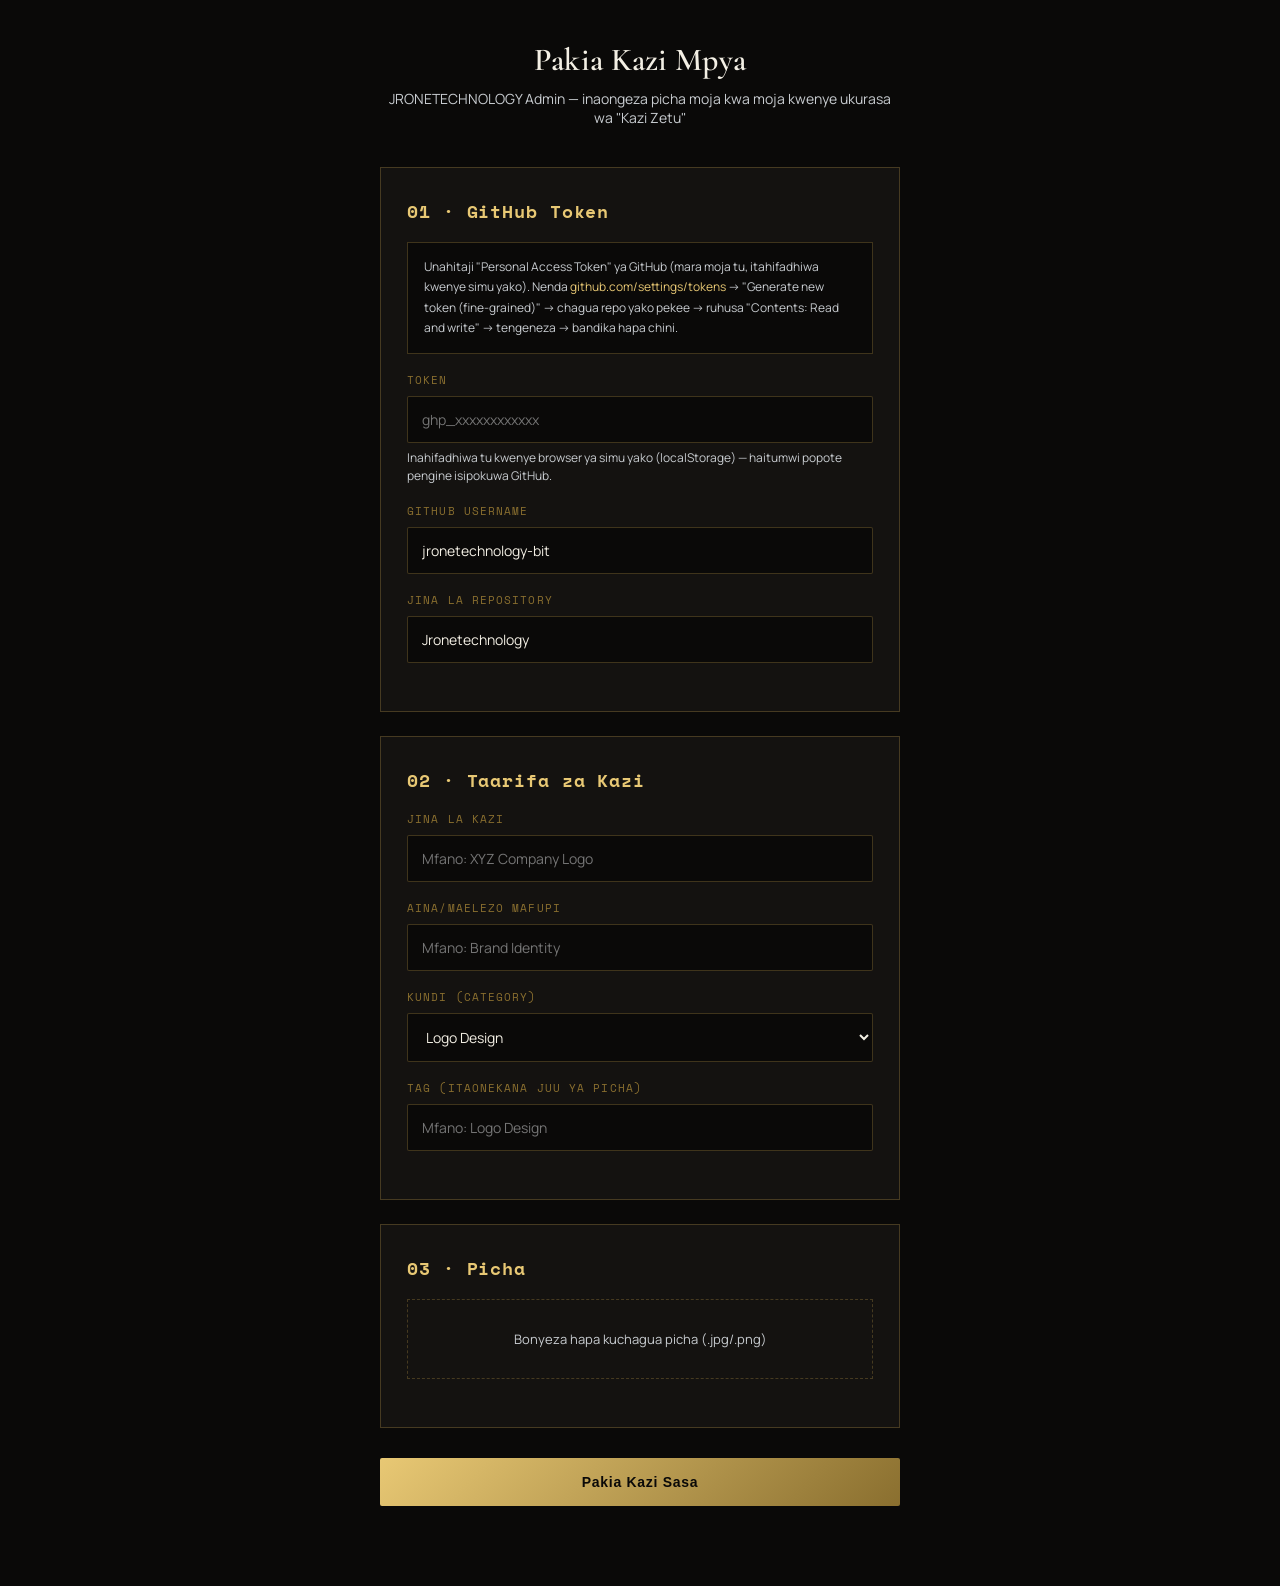
==== admin.html @ fff4d173 "Add files via upload Apload temp" ====
<!DOCTYPE html>
<html lang="sw">
<head>
<meta charset="UTF-8">
<meta name="viewport" content="width=device-width, initial-scale=1.0">
<title>Admin — Pakia Kazi | JRONETECHNOLOGY</title>
<meta name="robots" content="noindex, nofollow">
<link rel="preconnect" href="https://fonts.googleapis.com">
<link href="https://fonts.googleapis.com/css2?family=Cormorant+Garamond:wght@500;600;700&family=Manrope:wght@400;500;600;700;800&family=Space+Mono:wght@400;700&display=swap" rel="stylesheet">
<link rel="stylesheet" href="style.css">
<style>
  body{padding:40px 20px 80px;}
  .admin-wrap{max-width:520px; margin:0 auto;}
  .admin-header{text-align:center; margin-bottom:40px;}
  .admin-header h1{font-size:32px; color:var(--off-white); margin-bottom:10px;}
  .admin-header p{color:var(--silver); font-size:14px;}
  .admin-card{
    background:var(--black-2);
    border:1px solid var(--line);
    padding:30px 26px;
    margin-bottom:24px;
  }
  .admin-card h2{font-size:18px; color:var(--gold-bright); margin-bottom:18px; font-family:'Space Mono',monospace; letter-spacing:0.05em;}
  .admin-field{margin-bottom:18px;}
  .admin-field label{
    display:block; font-family:'Space Mono',monospace; font-size:11px; letter-spacing:0.1em;
    text-transform:uppercase; color:var(--gold-dim); margin-bottom:8px;
  }
  .admin-field input[type="text"], .admin-field input[type="password"], .admin-field select{
    width:100%; background:var(--black); border:1px solid var(--line); color:var(--off-white);
    padding:13px 14px; font-family:'Manrope',sans-serif; font-size:14px; border-radius:2px;
  }
  .admin-field input:focus, .admin-field select:focus{outline:none; border-color:var(--gold);}
  .admin-field small{display:block; color:var(--silver); font-size:12px; margin-top:6px; line-height:1.5;}
  .file-drop{
    border:1.5px dashed var(--line);
    padding:30px 20px;
    text-align:center;
    cursor:pointer;
    color:var(--silver);
    font-size:13px;
    transition:border-color .25s;
  }
  .file-drop.has-file{border-color:var(--gold); color:var(--gold-bright);}
  .file-drop input{display:none;}
  .btn-submit{
    width:100%;
    background:linear-gradient(135deg, var(--gold-bright), var(--gold-dim));
    color:var(--black); border:none;
    padding:16px; font-weight:700; font-size:14px; letter-spacing:0.05em;
    border-radius:2px; cursor:pointer; margin-top:6px;
  }
  .btn-submit:disabled{opacity:0.5; cursor:not-allowed;}
  .status-box{
    margin-top:20px; padding:14px 16px; border-radius:2px; font-size:13px; line-height:1.6;
    display:none;
  }
  .status-box.show{display:block;}
  .status-box.ok{background:rgba(80,180,100,0.12); border:1px solid rgba(80,180,100,0.4); color:#8fd99f;}
  .status-box.err{background:rgba(200,80,80,0.12); border:1px solid rgba(200,80,80,0.4); color:#f0a0a0;}
  .status-box.loading{background:rgba(201,162,75,0.10); border:1px solid var(--line); color:var(--gold-bright);}
  .token-note{
    font-size:12px; color:var(--silver); line-height:1.7; background:var(--black);
    border:1px solid var(--line); padding:14px 16px; margin-bottom:18px;
  }
  .token-note a{color:var(--gold-bright);}
</style>
</head>
<body>

<div class="admin-wrap">
  <div class="admin-header">
    <h1>Pakia Kazi Mpya</h1>
    <p>JRONETECHNOLOGY Admin — inaongeza picha moja kwa moja kwenye ukurasa wa "Kazi Zetu"</p>
  </div>

  <div class="admin-card">
    <h2>01 · GitHub Token</h2>
    <div class="token-note">
      Unahitaji "Personal Access Token" ya GitHub (mara moja tu, itahifadhiwa kwenye simu yako). Nenda
      <a href="https://github.com/settings/tokens?type=beta" target="_blank">github.com/settings/tokens</a>
      → "Generate new token (fine-grained)" → chagua repo yako pekee → ruhusa "Contents: Read and write" → tengeneza →
      bandika hapa chini.
    </div>
    <div class="admin-field">
      <label for="ghToken">Token</label>
      <input type="password" id="ghToken" placeholder="ghp_xxxxxxxxxxxx">
      <small>Inahifadhiwa tu kwenye browser ya simu yako (localStorage) — haitumwi popote pengine isipokuwa GitHub.</small>
    </div>
    <div class="admin-field">
      <label for="ghOwner">GitHub Username</label>
      <input type="text" id="ghOwner" value="jronetechnology-bit">
    </div>
    <div class="admin-field">
      <label for="ghRepo">Jina la Repository</label>
      <input type="text" id="ghRepo" value="Jronetechnology">
    </div>
  </div>

  <div class="admin-card">
    <h2>02 · Taarifa za Kazi</h2>
    <div class="admin-field">
      <label for="workTitle">Jina la Kazi</label>
      <input type="text" id="workTitle" placeholder="Mfano: XYZ Company Logo">
    </div>
    <div class="admin-field">
      <label for="workSubtitle">Aina/Maelezo Mafupi</label>
      <input type="text" id="workSubtitle" placeholder="Mfano: Brand Identity">
    </div>
    <div class="admin-field">
      <label for="workCategory">Kundi (Category)</label>
      <select id="workCategory">
        <option value="logo">Logo Design</option>
        <option value="poster">Poster / Event</option>
        <option value="sports">Sports Design</option>
        <option value="brand">Brand Promo</option>
      </select>
    </div>
    <div class="admin-field">
      <label for="workTag">Tag (itaonekana juu ya picha)</label>
      <input type="text" id="workTag" placeholder="Mfano: Logo Design">
    </div>
  </div>

  <div class="admin-card">
    <h2>03 · Picha</h2>
    <div class="admin-field">
      <div class="file-drop" id="fileDrop">
        <span id="fileDropLabel">Bonyeza hapa kuchagua picha (.jpg/.png)</span>
        <input type="file" id="workImage" accept="image/*">
      </div>
    </div>
  </div>

  <button class="btn-submit" id="submitBtn">Pakia Kazi Sasa</button>
  <div class="status-box" id="statusBox"></div>
</div>

<script>
(function(){
  var tokenEl = document.getElementById('ghToken');
  var ownerEl = document.getElementById('ghOwner');
  var repoEl = document.getElementById('ghRepo');
  var titleEl = document.getElementById('workTitle');
  var subtitleEl = document.getElementById('workSubtitle');
  var categoryEl = document.getElementById('workCategory');
  var tagEl = document.getElementById('workTag');
  var imageEl = document.getElementById('workImage');
  var fileDrop = document.getElementById('fileDrop');
  var fileDropLabel = document.getElementById('fileDropLabel');
  var submitBtn = document.getElementById('submitBtn');
  var statusBox = document.getElementById('statusBox');

  // restore saved values
  tokenEl.value = localStorage.getItem('jrone_gh_token') || '';
  ownerEl.value = localStorage.getItem('jrone_gh_owner') || ownerEl.value;
  repoEl.value = localStorage.getItem('jrone_gh_repo') || repoEl.value;

  fileDrop.addEventListener('click', function(){ imageEl.click(); });
  imageEl.addEventListener('change', function(){
    if(imageEl.files && imageEl.files[0]){
      fileDropLabel.textContent = imageEl.files[0].name;
      fileDrop.classList.add('has-file');
    }
  });

  function showStatus(type, msg){
    statusBox.className = 'status-box show ' + type;
    statusBox.innerHTML = msg;
  }

  function slugify(text){
    return text.toLowerCase()
      .replace(/[^a-z0-9]+/g, '-')
      .replace(/(^-|-$)/g, '');
  }

  function fileToBase64(file){
    return new Promise(function(resolve, reject){
      var reader = new FileReader();
      reader.onload = function(){
        var result = reader.result;
        var base64 = result.split(',')[1];
        resolve(base64);
      };
      reader.onerror = reject;
      reader.readAsDataURL(file);
    });
  }

  async function ghRequest(url, options){
    var token = tokenEl.value.trim();
    options = options || {};
    options.headers = Object.assign({
      'Authorization': 'token ' + token,
      'Accept': 'application/vnd.github+json'
    }, options.headers || {});
    var res = await fetch(url, options);
    if(!res.ok){
      var errText = await res.text();
      throw new Error('GitHub API error (' + res.status + '): ' + errText.slice(0,200));
    }
    return res.json();
  }

  submitBtn.addEventListener('click', async function(){
    var token = tokenEl.value.trim();
    var owner = ownerEl.value.trim();
    var repo = repoEl.value.trim();
    var title = titleEl.value.trim();
    var subtitle = subtitleEl.value.trim();
    var category = categoryEl.value;
    var tag = tagEl.value.trim() || category;
    var file = imageEl.files[0];

    if(!token || !owner || !repo || !title || !file){
      showStatus('err', 'Tafadhali jaza taarifa zote muhimu (token, jina la kazi, na picha).');
      return;
    }

    localStorage.setItem('jrone_gh_token', token);
    localStorage.setItem('jrone_gh_owner', owner);
    localStorage.setItem('jrone_gh_repo', repo);

    submitBtn.disabled = true;
    showStatus('loading', 'Inapakia picha...');

    try {
      var ext = file.name.split('.').pop().toLowerCase();
      var filename = slugify(title) + '.' + ext;
      var base64 = await fileToBase64(file);

      var apiBase = 'https://api.github.com/repos/' + owner + '/' + repo + '/contents/';

      // 1. Upload image file
      await ghRequest(apiBase + encodeURIComponent(filename), {
        method: 'PUT',
        body: JSON.stringify({
          message: 'Add portfolio image: ' + title,
          content: base64
        })
      });

      showStatus('loading', 'Picha imepakiwa. Sasa inasasisha ukurasa wa Kazi Zetu...');

      // 2. Fetch current kazi-zetu.html
      var currentFile = await ghRequest(apiBase + 'kazi-zetu.html');
      var currentContent = decodeURIComponent(escape(atob(currentFile.content.replace(/\n/g, ''))));

      var altText = title.replace(/"/g, "'");
      var newBlock =
        '      <div class="gallery-item" data-cat="' + category + '">\n' +
        '        <span class="tag">' + tag + '</span>\n' +
        '        <div class="img-wrap"><img src="' + filename + '" alt="' + altText + '" loading="lazy"></div>\n' +
        '        <div class="gallery-caption"><h4>' + title + '</h4><span>' + subtitle + '</span></div>\n' +
        '      </div>\n' +
        '    </div>\n' +
        '  </div>\n' +
        '</section>\n\n' +
        '<div class="lightbox" id="lightbox">';

      var anchor = '    </div>\n  </div>\n</section>\n\n<div class="lightbox" id="lightbox">';
      if(currentContent.indexOf(anchor) === -1){
        throw new Error('Haikuweza kupata sehemu sahihi ya kuongeza kwenye kazi-zetu.html. Wasiliana na msanidi.');
      }
      var updatedContent = currentContent.replace(anchor, newBlock);

      var updatedBase64 = btoa(unescape(encodeURIComponent(updatedContent)));

      // 3. Push updated kazi-zetu.html
      await ghRequest(apiBase + 'kazi-zetu.html', {
        method: 'PUT',
        body: JSON.stringify({
          message: 'Update kazi-zetu.html: add ' + title,
          content: updatedBase64,
          sha: currentFile.sha
        })
      });

      showStatus('ok', '✅ Kazi "' + title + '" imepakiwa kikamilifu! Netlify itasasisha tovuti ndani ya dakika 1-2.');
      titleEl.value = '';
      subtitleEl.value = '';
      tagEl.value = '';
      imageEl.value = '';
      fileDropLabel.textContent = 'Bonyeza hapa kuchagua picha (.jpg/.png)';
      fileDrop.classList.remove('has-file');

    } catch(err){
      showStatus('err', '❌ Hitilafu: ' + err.message);
    } finally {
      submitBtn.disabled = false;
    }
  });
})();
</script>

</body>
</html>
---- style.css ----
:root{
    --black:#0a0908;
    --black-2:#141210;
    --charcoal:#1c1a17;
    --gold:#c9a24b;
    --gold-bright:#e8c874;
    --gold-dim:#8a6f2f;
    --silver:#c8ccd0;
    --off-white:#f3efe4;
    --line:rgba(201,162,75,0.28);
  }
  *{box-sizing:border-box; margin:0; padding:0;}
  html{scroll-behavior:smooth;}
  body{
    background:var(--black);
    color:var(--off-white);
    font-family:'Manrope', sans-serif;
    overflow-x:hidden;
  }
  ::selection{background:var(--gold); color:var(--black);}

  /* ---------- utility ---------- */
  .wrap{max-width:1180px; margin:0 auto; padding:0 32px;}
  .eyebrow{
    font-family:'Space Mono', monospace;
    font-size:12px;
    letter-spacing:0.28em;
    text-transform:uppercase;
    color:var(--gold);
  }
  h1,h2,h3{font-family:'Cormorant Garamond', serif; font-weight:600; letter-spacing:0.01em;}
  .circuit-rule{
    position:relative;
    height:1px;
    background:var(--line);
    margin:0 auto;
  }
  .circuit-rule::before, .circuit-rule::after{
    content:'';
    position:absolute;
    width:6px; height:6px;
    border-radius:50%;
    background:var(--gold);
    top:50%; transform:translateY(-50%);
    box-shadow:0 0 8px rgba(201,162,75,0.7);
  }
  .circuit-rule::before{left:0;}
  .circuit-rule::after{right:0;}

  a{color:inherit; text-decoration:none;}

  /* ---------- nav ---------- */
  header{
    position:fixed; top:0; left:0; right:0; z-index:100;
    background:rgba(10,9,8,0.82);
    backdrop-filter:blur(10px);
    border-bottom:1px solid var(--line);
  }
  nav.wrap{
    display:flex; align-items:center; justify-content:space-between;
    min-height:76px;
    flex-wrap:nowrap;
  }
  .brand-mark{
    display:flex; align-items:center; gap:10px;
    font-family:'Cormorant Garamond', serif;
    font-size:22px; font-weight:700;
    color:var(--off-white);
    letter-spacing:0.02em;
  }
  .brand-mark .jr{
    display:inline-flex; align-items:center; justify-content:center;
    width:38px; height:38px;
    border-radius:50%;
    overflow:hidden;
    border:1px solid var(--gold);
  }
  .brand-mark .jr img{width:100%; height:100%; object-fit:cover;}
  nav ul{
    display:flex; gap:36px; list-style:none;
    font-size:13px; letter-spacing:0.08em; text-transform:uppercase;
    font-weight:600;
  }
  nav ul a{
    color:var(--silver);
    position:relative;
    padding-bottom:4px;
    transition:color .25s;
  }
  nav ul a:hover{color:var(--gold-bright);}
  .nav-cta{
    border:1px solid var(--gold);
    padding:9px 20px;
    border-radius:2px;
    font-size:12px;
    letter-spacing:0.1em;
    text-transform:uppercase;
    color:var(--gold-bright);
    white-space:nowrap;
    transition:background .25s, color .25s;
  }
  .nav-cta:hover{background:var(--gold); color:var(--black);}
  .nav-toggle{display:none;}
  .nav-toggle-btn{
    display:none;
    flex-direction:column; justify-content:center; gap:5px;
    width:38px; height:38px;
    background:transparent; border:1px solid var(--line);
    border-radius:4px;
    cursor:pointer;
    padding:0;
  }
  .nav-toggle-btn span{
    display:block; height:2px; width:18px; margin:0 auto;
    background:var(--gold-bright);
    transition:transform .25s, opacity .25s;
  }
  .nav-toggle-btn.open span:nth-child(1){transform:translateY(7px) rotate(45deg);}
  .nav-toggle-btn.open span:nth-child(2){opacity:0;}
  .nav-toggle-btn.open span:nth-child(3){transform:translateY(-7px) rotate(-45deg);}

  /* ---------- hero ---------- */
  .hero{
    position:relative;
    min-height:100vh;
    display:flex; flex-direction:column; align-items:center; justify-content:center;
    text-align:center;
    padding:140px 32px 80px;
    background:
      radial-gradient(ellipse at 50% 0%, rgba(201,162,75,0.10), transparent 55%),
      linear-gradient(rgba(10,9,8,0.88), rgba(10,9,8,0.93)),
      url('images/jrone-logo-new.png') center 16% / min(560px,62%) no-repeat,
      var(--black);
    overflow:hidden;
  }
  .hero-logo-bg{
    position:absolute;
    top:50%; left:50%;
    transform:translate(-50%,-50%);
    width:min(780px, 92vw);
    height:auto;
    opacity:0.16;
    filter:grayscale(0.15) brightness(1.05);
    pointer-events:none;
    z-index:0;
  }
  .hero > *{position:relative; z-index:1;}
  .hero-grid{
    position:absolute; inset:0;
    background-image:
      linear-gradient(rgba(201,162,75,0.05) 1px, transparent 1px),
      linear-gradient(90deg, rgba(201,162,75,0.05) 1px, transparent 1px);
    background-size:64px 64px;
    mask-image:radial-gradient(ellipse at 50% 30%, black 0%, transparent 70%);
    pointer-events:none;
    z-index:0;
  }
  .hero-badge{
    display:inline-flex; align-items:center; gap:10px;
    border:1px solid var(--line);
    padding:8px 18px;
    border-radius:20px;
    font-family:'Space Mono', monospace;
    font-size:11px; letter-spacing:0.18em; text-transform:uppercase;
    color:var(--gold);
    margin-bottom:34px;
    opacity:0;
    animation:fadeUp .8s ease forwards .1s;
  }
  .hero-badge .dot{width:6px; height:6px; border-radius:50%; background:var(--gold-bright); box-shadow:0 0 6px var(--gold-bright);}
  .hero h1{
    font-size:clamp(48px, 9vw, 108px);
    line-height:0.98;
    color:var(--off-white);
    opacity:0;
    animation:fadeUp .9s ease forwards .25s;
  }
  .hero h1 em{
    font-style:normal;
    background:linear-gradient(120deg, var(--gold-dim), var(--gold-bright) 45%, var(--gold-dim));
    -webkit-background-clip:text;
    background-clip:text;
    color:transparent;
  }
  .hero p.sub{
    max-width:560px;
    margin:28px auto 0;
    color:var(--silver);
    font-size:17px;
    line-height:1.7;
    opacity:0;
    animation:fadeUp .9s ease forwards .4s;
  }
  .hero-actions{
    display:flex; gap:18px; margin-top:44px; flex-wrap:wrap; justify-content:center;
    opacity:0;
    animation:fadeUp .9s ease forwards .55s;
  }
  .btn-gold{
    background:linear-gradient(135deg, var(--gold-bright), var(--gold-dim));
    color:var(--black);
    padding:15px 34px;
    font-weight:700;
    font-size:14px;
    letter-spacing:0.04em;
    border-radius:2px;
    transition:transform .25s, box-shadow .25s;
  }
  .btn-gold:hover{transform:translateY(-2px); box-shadow:0 12px 28px -8px rgba(201,162,75,0.55);}
  .btn-outline{
    border:1px solid var(--line);
    color:var(--off-white);
    padding:15px 34px;
    font-weight:600;
    font-size:14px;
    letter-spacing:0.04em;
    border-radius:2px;
    transition:border-color .25s, color .25s;
  }
  .btn-outline:hover{border-color:var(--gold); color:var(--gold-bright);}

  @keyframes fadeUp{
    from{opacity:0; transform:translateY(18px);}
    to{opacity:1; transform:translateY(0);}
  }

  .hero-stats{
    display:flex; gap:0;
    margin-top:88px;
    border-top:1px solid var(--line);
    padding-top:34px;
    width:100%;
    max-width:760px;
    opacity:0;
    animation:fadeUp .9s ease forwards .7s;
  }
  .hero-stats div{flex:1; text-align:center; border-right:1px solid var(--line);}
  .hero-stats div:last-child{border-right:none;}
  .hero-stats .num{
    font-family:'Cormorant Garamond', serif;
    font-size:36px; font-weight:700; color:var(--gold-bright);
  }
  .hero-stats .lbl{
    font-family:'Space Mono', monospace;
    font-size:10px; letter-spacing:0.12em; text-transform:uppercase; color:var(--silver);
    margin-top:6px;
  }

  /* ---------- section heading pattern ---------- */
  .section{padding:120px 0;}
  .section-head{text-align:center; max-width:640px; margin:0 auto 68px;}
  .section-head .eyebrow{display:block; margin-bottom:16px;}
  .section-head h2{font-size:clamp(34px,5vw,54px); color:var(--off-white); margin-bottom:18px;}
  .section-head p{color:var(--silver); font-size:16px; line-height:1.7;}

  /* ---------- about ---------- */
  .about{
    display:grid;
    grid-template-columns:0.9fr 1.1fr;
    gap:70px;
    align-items:center;
  }
  .about-visual{
    position:relative;
    border:1px solid var(--line);
    padding:40px;
    background:radial-gradient(circle at 30% 20%, rgba(201,162,75,0.08), transparent 60%);
  }
  .about-visual img{width:100%; display:block; filter:drop-shadow(0 20px 40px rgba(0,0,0,0.6));}
  .about-copy .eyebrow{display:block; margin-bottom:18px;}
  .about-copy h2{font-size:clamp(30px,4vw,42px); margin-bottom:22px; color:var(--off-white);}
  .about-copy p{color:var(--silver); line-height:1.85; margin-bottom:18px; font-size:16px;}
  .about-list{list-style:none; margin-top:28px; display:grid; gap:14px;}
  .about-list li{
    display:flex; align-items:baseline; gap:14px;
    font-family:'Space Mono', monospace; font-size:13px; color:var(--off-white);
    padding-bottom:14px; border-bottom:1px solid var(--line);
  }
  .about-list li span.n{color:var(--gold-bright); font-weight:700;}

  /* ---------- services ---------- */
  .services{background:var(--black-2); border-top:1px solid var(--line); border-bottom:1px solid var(--line);}
  .service-grid{
    display:grid; grid-template-columns:repeat(3,1fr); gap:1px;
    background:var(--line);
    border:1px solid var(--line);
  }
  .service-card{
    background:var(--black-2);
    padding:40px 32px;
    transition:background .3s;
  }
  .service-card:hover{background:var(--charcoal);}
  .service-card .idx{
    font-family:'Space Mono', monospace;
    font-size:12px; color:var(--gold-dim);
    letter-spacing:0.1em;
    margin-bottom:22px;
    display:block;
  }
  .service-card h3{font-size:24px; color:var(--off-white); margin-bottom:12px; font-weight:600;}
  .service-card p{color:var(--silver); font-size:14.5px; line-height:1.7;}

  /* ---------- training ---------- */
  .training{background:var(--black);}
  .training-groups{display:grid; grid-template-columns:1fr 1fr; gap:1px; background:var(--line); border:1px solid var(--line);}
  .training-group{background:var(--black-2); padding:38px 34px;}
  .training-group h3{
    font-family:'Space Mono', monospace;
    font-size:12px; letter-spacing:0.16em; text-transform:uppercase;
    color:var(--gold-dim);
    margin-bottom:26px;
    padding-bottom:16px;
    border-bottom:1px solid var(--line);
  }
  .course-list{list-style:none; display:grid; gap:0;}
  .course-list li{
    display:flex; align-items:center; gap:16px;
    padding:16px 0;
    border-bottom:1px solid var(--line);
  }
  .course-list li:last-child{border-bottom:none;}
  .course-list .c-tag{
    font-family:'Space Mono', monospace;
    font-size:11px; color:var(--gold-bright);
    border:1px solid var(--line);
    border-radius:50%;
    width:34px; height:34px;
    display:flex; align-items:center; justify-content:center;
    flex-shrink:0;
  }
  .course-list .c-name{font-family:'Cormorant Garamond', serif; font-size:19px; color:var(--off-white); font-weight:600;}
  .course-list .c-desc{font-size:12.5px; color:var(--silver); margin-top:2px;}

  /* ---------- portfolio ---------- */
  .filter-bar{
    display:flex; gap:10px; justify-content:center; flex-wrap:wrap; margin-bottom:56px;
  }
  .filter-btn{
    font-family:'Space Mono', monospace;
    font-size:11.5px; letter-spacing:0.1em; text-transform:uppercase;
    padding:10px 20px;
    border:1px solid var(--line);
    color:var(--silver);
    border-radius:20px;
    cursor:pointer;
    background:transparent;
    transition:all .25s;
  }
  .filter-btn:hover{border-color:var(--gold); color:var(--gold-bright);}
  .filter-btn.active{background:var(--gold); border-color:var(--gold); color:var(--black); font-weight:700;}

  .gallery{
    display:grid;
    grid-template-columns:repeat(3, 1fr);
    gap:26px;
  }
  .gallery-item{
    position:relative;
    border:1px solid var(--line);
    overflow:hidden;
    background:var(--black-2);
    cursor:pointer;
  }
  .gallery-item.hide{display:none;}
  .gallery-item .img-wrap{
    aspect-ratio:4/5;
    overflow:hidden;
    display:flex; align-items:center; justify-content:center;
    background:#050505;
  }
  .gallery-item img{
    width:100%; height:100%; object-fit:cover;
    transition:transform .6s cubic-bezier(.2,.8,.2,1), filter .5s;
    filter:saturate(0.92);
  }
  .gallery-item:hover img{transform:scale(1.06); filter:saturate(1.05);}
  .gallery-caption{
    padding:20px 22px;
    border-top:1px solid var(--line);
    display:flex; justify-content:space-between; align-items:center;
  }
  .gallery-caption h4{font-family:'Cormorant Garamond',serif; font-size:19px; color:var(--off-white); font-weight:600;}
  .gallery-caption span{
    font-family:'Space Mono', monospace; font-size:10px; letter-spacing:0.1em;
    text-transform:uppercase; color:var(--gold-dim);
  }
  .gallery-item .tag{
    position:absolute; top:14px; left:14px;
    font-family:'Space Mono', monospace; font-size:10px; letter-spacing:0.1em; text-transform:uppercase;
    background:rgba(10,9,8,0.75); backdrop-filter:blur(4px);
    border:1px solid var(--line);
    color:var(--gold-bright);
    padding:6px 12px; border-radius:20px;
  }

  /* lightbox */
  .lightbox{
    position:fixed; inset:0; background:rgba(5,4,3,0.94);
    display:none; align-items:center; justify-content:center;
    z-index:1000; padding:40px;
    backdrop-filter:blur(6px);
  }
  .lightbox.open{display:flex;}
  .lightbox img{max-width:min(760px,90vw); max-height:86vh; object-fit:contain; border:1px solid var(--line);}
  .lightbox-close{
    position:absolute; top:28px; right:38px;
    font-family:'Space Mono', monospace; color:var(--off-white);
    font-size:13px; letter-spacing:0.1em; text-transform:uppercase;
    border:1px solid var(--line); padding:10px 18px; border-radius:20px; cursor:pointer;
  }
  .lightbox-close:hover{border-color:var(--gold); color:var(--gold-bright);}

  /* ---------- process ---------- */
  .process{background:var(--black-2); border-top:1px solid var(--line); border-bottom:1px solid var(--line);}
  .process-track{
    display:grid; grid-template-columns:repeat(4,1fr);
    position:relative;
  }
  .process-track::before{
    content:'';
    position:absolute; top:26px; left:6%; right:6%; height:1px;
    background:repeating-linear-gradient(90deg, var(--gold-dim) 0 8px, transparent 8px 16px);
  }
  .process-step{padding:0 22px; position:relative;}
  .process-step .num-ring{
    width:52px; height:52px; border-radius:50%;
    border:1px solid var(--gold);
    display:flex; align-items:center; justify-content:center;
    font-family:'Cormorant Garamond', serif; font-size:20px; color:var(--gold-bright); font-weight:700;
    background:var(--black-2);
    position:relative; z-index:2;
    margin-bottom:26px;
  }
  .process-step h3{font-size:20px; color:var(--off-white); margin-bottom:10px;}
  .process-step p{font-size:14px; color:var(--silver); line-height:1.7;}

  /* ---------- contact ---------- */
  .contact{
    position:relative;
    text-align:center;
    padding-bottom:100px;
  }
  .contact .eyebrow{display:block; margin-bottom:20px;}
  .contact h2{font-size:clamp(36px,6vw,64px); color:var(--off-white); margin-bottom:22px;}
  .contact p{color:var(--silver); max-width:520px; margin:0 auto 46px; line-height:1.75; font-size:16px;}
  .contact-cards{
    display:grid; grid-template-columns:repeat(3,1fr); gap:1px;
    background:var(--line); border:1px solid var(--line);
    max-width:920px; margin:0 auto;
  }
  .c-card{background:var(--black); padding:36px 24px;}
  .c-card .lbl{font-family:'Space Mono', monospace; font-size:11px; letter-spacing:0.12em; text-transform:uppercase; color:var(--gold-dim); margin-bottom:14px; display:block;}
  .c-card .val{font-family:'Cormorant Garamond', serif; font-size:22px; color:var(--off-white); font-weight:600;}
  .c-card a.val:hover{color:var(--gold-bright);}

  footer{
    border-top:1px solid var(--line);
    padding:34px 0;
    text-align:center;
    font-family:'Space Mono', monospace;
    font-size:12px;
    color:var(--gold-dim);
    letter-spacing:0.06em;
  }

  /* ---------- responsive ---------- */
  @media (max-width: 880px){
    nav.wrap{flex-wrap:wrap;}
    nav ul{
      display:none;
      order:3;
      width:100%;
      flex-direction:column;
      gap:0;
      background:var(--black-2);
      border-top:1px solid var(--line);
      margin-top:16px;
      padding-top:10px;
    }
    nav ul.open{display:flex;}
    nav ul li{width:100%;}
    nav ul a{
      display:block;
      padding:14px 4px;
      border-bottom:1px solid var(--line);
      font-size:14px;
    }
    .nav-toggle-btn{display:flex;}
    .nav-cta{order:2; padding:9px 16px; font-size:11px;}
    .about{grid-template-columns:1fr;}
    .service-grid{grid-template-columns:1fr;}
    .training-groups{grid-template-columns:1fr;}
    .gallery{grid-template-columns:repeat(2,1fr);}
    .process-track{grid-template-columns:1fr; gap:40px;}
    .process-track::before{display:none;}
    .contact-cards{grid-template-columns:1fr;}
    .hero-stats{flex-direction:column; gap:18px;}
    .hero-stats div{border-right:none; border-bottom:1px solid var(--line); padding-bottom:14px;}
    .hero-stats div:last-child{border-bottom:none;}
  }
  @media (max-width: 560px){
    .gallery{grid-template-columns:1fr;}
    .wrap{padding:0 20px;}
  }

  @media (prefers-reduced-motion: reduce){
    *{animation-duration:0.01ms !important; animation-iteration-count:1 !important; transition-duration:0.01ms !important;}
  }

  a:focus-visible, button:focus-visible{outline:2px solid var(--gold-bright); outline-offset:3px;}

  /* ---------- floating whatsapp ---------- */
  .wa-float{
    position:fixed;
    bottom:26px; right:26px;
    z-index:200;
    display:flex; align-items:center; gap:10px;
    background:linear-gradient(135deg, var(--gold-bright), var(--gold-dim));
    color:var(--black);
    padding:14px 20px;
    border-radius:30px;
    font-family:'Manrope', sans-serif;
    font-weight:700;
    font-size:13.5px;
    box-shadow:0 10px 30px -6px rgba(201,162,75,0.55);
    transition:transform .25s, box-shadow .25s;
  }
  .wa-float:hover{transform:translateY(-3px) scale(1.03); box-shadow:0 16px 36px -6px rgba(201,162,75,0.7);}
  .wa-float svg{width:20px; height:20px; flex-shrink:0;}
  .wa-float .wa-pulse{
    position:absolute; inset:-4px;
    border-radius:30px;
    border:1px solid var(--gold-bright);
    animation:waPulse 2.2s ease-out infinite;
  }
  @keyframes waPulse{
    0%{opacity:0.6; transform:scale(1);}
    100%{opacity:0; transform:scale(1.18);}
  }
  @media (max-width:560px){
    .wa-float{bottom:18px; right:18px; padding:13px 16px;}
    .wa-float span.wa-label{display:none;}
  }

/* ---------- multi-page nav active state ---------- */
nav ul a.active{color:var(--gold-bright);}
nav ul a.active::after{
  content:'';
  position:absolute; left:0; right:0; bottom:-6px;
  height:2px; background:var(--gold-bright);
}

/* ---------- page hero (non-home) ---------- */
.page-hero{
  position:relative;
  padding:160px 32px 70px;
  text-align:center;
  background:
    radial-gradient(ellipse at 50% 0%, rgba(201,162,75,0.10), transparent 55%),
    var(--black);
  border-bottom:1px solid var(--line);
}
.page-hero .eyebrow{display:block; margin-bottom:16px;}
.page-hero h1{font-size:clamp(38px,7vw,64px); color:var(--off-white);}
.page-hero p{max-width:560px; margin:20px auto 0; color:var(--silver); font-size:16px; line-height:1.7;}

/* ---------- breadcrumb-ish home link ---------- */
.back-home{
  display:inline-flex; align-items:center; gap:8px;
  font-family:'Space Mono', monospace; font-size:11.5px; letter-spacing:0.1em; text-transform:uppercase;
  color:var(--gold-dim);
  margin-bottom:20px;
}
.back-home:hover{color:var(--gold-bright);}

/* ---------- section link (teaser -> full page) ---------- */
.section-more{
  text-align:center; margin-top:48px;
}
.section-more a{
  display:inline-flex; align-items:center; gap:10px;
  border:1px solid var(--gold);
  color:var(--gold-bright);
  padding:13px 28px;
  border-radius:2px;
  font-size:13px; font-weight:600; letter-spacing:0.05em; text-transform:uppercase;
  transition:background .25s, color .25s;
}
.section-more a:hover{background:var(--gold); color:var(--black);}

/* ---------- simple contact form ---------- */
.contact-form{
  max-width:560px; margin:0 auto 56px;
  display:grid; gap:16px;
  text-align:left;
}
.contact-form label{
  font-family:'Space Mono', monospace; font-size:11px; letter-spacing:0.1em; text-transform:uppercase;
  color:var(--gold-dim); margin-bottom:8px; display:block;
}
.contact-form input, .contact-form textarea{
  width:100%;
  background:var(--black-2);
  border:1px solid var(--line);
  color:var(--off-white);
  padding:14px 16px;
  font-family:'Manrope', sans-serif;
  font-size:14px;
  border-radius:2px;
}
.contact-form input:focus, .contact-form textarea:focus{
  outline:none; border-color:var(--gold);
}
.contact-form textarea{resize:vertical; min-height:120px;}
.contact-form button{
  background:linear-gradient(135deg, var(--gold-bright), var(--gold-dim));
  color:var(--black); border:none;
  padding:15px 28px; font-weight:700; font-size:14px; letter-spacing:0.04em;
  border-radius:2px; cursor:pointer; transition:transform .25s;
}
.contact-form button:hover{transform:translateY(-2px);}

@media (max-width: 880px){
  .service-grid{grid-template-columns:1fr;}
  .training-groups{grid-template-columns:1fr;}
}

/* ---------- blog ---------- */
.blog-grid{
  display:grid; grid-template-columns:repeat(2,1fr); gap:1px;
  background:var(--line); border:1px solid var(--line);
}
.blog-card{
  background:var(--black-2);
  padding:34px 30px;
  transition:background .3s;
}
.blog-card:hover{background:var(--charcoal);}
.blog-card .b-date{
  font-family:'Space Mono', monospace; font-size:11px; letter-spacing:0.1em; text-transform:uppercase;
  color:var(--gold-dim); margin-bottom:14px; display:block;
}
.blog-card h3{font-size:24px; color:var(--off-white); margin-bottom:12px; font-weight:600;}
.blog-card p{color:var(--silver); font-size:14.5px; line-height:1.7; margin-bottom:18px;}
.blog-card a.read-more{
  font-family:'Space Mono', monospace; font-size:11.5px; letter-spacing:0.08em; text-transform:uppercase;
  color:var(--gold-bright); border-bottom:1px solid var(--gold-dim); padding-bottom:2px;
}
.blog-card a.read-more:hover{border-color:var(--gold-bright);}

.article-body{
  max-width:720px; margin:0 auto;
  color:var(--silver); font-size:16.5px; line-height:1.9;
}
.article-body h2{color:var(--off-white); font-size:28px; margin:40px 0 16px;}
.article-body p{margin-bottom:20px;}
.article-body ul{margin:0 0 20px 22px;}
.article-body li{margin-bottom:10px;}
.article-meta{
  text-align:center; margin-bottom:12px;
  font-family:'Space Mono', monospace; font-size:11.5px; letter-spacing:0.1em; text-transform:uppercase;
  color:var(--gold-dim);
}

@media (max-width: 880px){
  .blog-grid{grid-template-columns:1fr;}
}

/* ---------- language toggle ---------- */
.lang-toggle-btn{
  border:1px solid var(--gold-dim);
  color:var(--gold-bright);
  background:transparent;
  font-family:'Space Mono', monospace;
  font-size:11px;
  letter-spacing:0.08em;
  padding:8px 12px;
  border-radius:20px;
  cursor:pointer;
  transition:background .25s, color .25s;
  margin-right:10px;
}
.lang-toggle-btn:hover{background:var(--gold); color:var(--black);}
@media (max-width: 880px){
  .lang-toggle-btn{order:1; margin-right:8px;}
}
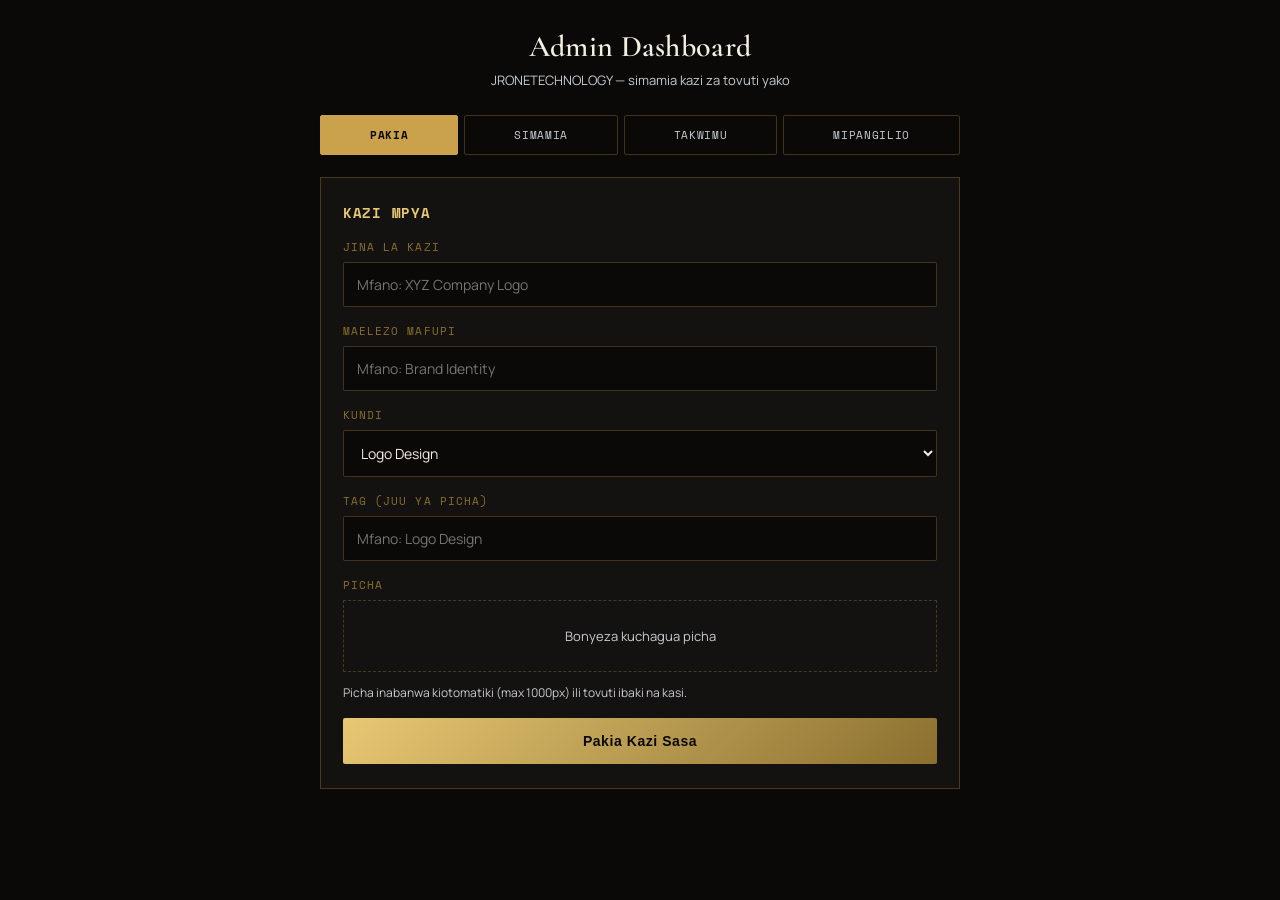
==== commit 68136610: "Admin.html Admin" ====
--- a/admin.html
+++ b/admin.html
@@ -3,296 +3,328 @@
 <head>
 <meta charset="UTF-8">
 <meta name="viewport" content="width=device-width, initial-scale=1.0">
-<title>Admin — Pakia Kazi | JRONETECHNOLOGY</title>
+<title>Admin Dashboard | JRONETECHNOLOGY</title>
 <meta name="robots" content="noindex, nofollow">
 <link rel="preconnect" href="https://fonts.googleapis.com">
 <link href="https://fonts.googleapis.com/css2?family=Cormorant+Garamond:wght@500;600;700&family=Manrope:wght@400;500;600;700;800&family=Space+Mono:wght@400;700&display=swap" rel="stylesheet">
 <link rel="stylesheet" href="style.css">
 <style>
-  body{padding:40px 20px 80px;}
-  .admin-wrap{max-width:520px; margin:0 auto;}
-  .admin-header{text-align:center; margin-bottom:40px;}
-  .admin-header h1{font-size:32px; color:var(--off-white); margin-bottom:10px;}
-  .admin-header p{color:var(--silver); font-size:14px;}
-  .admin-card{
-    background:var(--black-2);
-    border:1px solid var(--line);
-    padding:30px 26px;
-    margin-bottom:24px;
-  }
-  .admin-card h2{font-size:18px; color:var(--gold-bright); margin-bottom:18px; font-family:'Space Mono',monospace; letter-spacing:0.05em;}
-  .admin-field{margin-bottom:18px;}
-  .admin-field label{
-    display:block; font-family:'Space Mono',monospace; font-size:11px; letter-spacing:0.1em;
-    text-transform:uppercase; color:var(--gold-dim); margin-bottom:8px;
-  }
-  .admin-field input[type="text"], .admin-field input[type="password"], .admin-field select{
+  body{padding:28px 16px 90px;}
+  .dash{max-width:640px; margin:0 auto;}
+  .dash-head{text-align:center; margin-bottom:26px;}
+  .dash-head h1{font-size:30px; color:var(--off-white); margin-bottom:6px;}
+  .dash-head p{color:var(--silver); font-size:13px;}
+  .tabs{display:flex; gap:6px; margin-bottom:22px; flex-wrap:wrap;}
+  .tab-btn{
+    flex:1 1 auto; background:transparent; border:1px solid var(--line); color:var(--silver);
+    font-family:'Space Mono',monospace; font-size:11px; letter-spacing:0.06em; text-transform:uppercase;
+    padding:11px 10px; cursor:pointer; border-radius:2px;
+  }
+  .tab-btn.active{background:var(--gold); color:var(--black); border-color:var(--gold); font-weight:700;}
+  .panel{display:none;}
+  .panel.active{display:block;}
+  .card{background:var(--black-2); border:1px solid var(--line); padding:24px 22px; margin-bottom:18px;}
+  .card h2{font-size:14px; color:var(--gold-bright); margin-bottom:16px; font-family:'Space Mono',monospace; letter-spacing:0.05em; text-transform:uppercase;}
+  .field{margin-bottom:16px;}
+  .field label{display:block; font-family:'Space Mono',monospace; font-size:10.5px; letter-spacing:0.1em; text-transform:uppercase; color:var(--gold-dim); margin-bottom:7px;}
+  .field input[type=text], .field input[type=password], .field select{
     width:100%; background:var(--black); border:1px solid var(--line); color:var(--off-white);
-    padding:13px 14px; font-family:'Manrope',sans-serif; font-size:14px; border-radius:2px;
-  }
-  .admin-field input:focus, .admin-field select:focus{outline:none; border-color:var(--gold);}
-  .admin-field small{display:block; color:var(--silver); font-size:12px; margin-top:6px; line-height:1.5;}
-  .file-drop{
-    border:1.5px dashed var(--line);
-    padding:30px 20px;
-    text-align:center;
-    cursor:pointer;
-    color:var(--silver);
-    font-size:13px;
-    transition:border-color .25s;
-  }
-  .file-drop.has-file{border-color:var(--gold); color:var(--gold-bright);}
-  .file-drop input{display:none;}
-  .btn-submit{
-    width:100%;
-    background:linear-gradient(135deg, var(--gold-bright), var(--gold-dim));
-    color:var(--black); border:none;
-    padding:16px; font-weight:700; font-size:14px; letter-spacing:0.05em;
-    border-radius:2px; cursor:pointer; margin-top:6px;
-  }
-  .btn-submit:disabled{opacity:0.5; cursor:not-allowed;}
-  .status-box{
-    margin-top:20px; padding:14px 16px; border-radius:2px; font-size:13px; line-height:1.6;
-    display:none;
-  }
-  .status-box.show{display:block;}
-  .status-box.ok{background:rgba(80,180,100,0.12); border:1px solid rgba(80,180,100,0.4); color:#8fd99f;}
-  .status-box.err{background:rgba(200,80,80,0.12); border:1px solid rgba(200,80,80,0.4); color:#f0a0a0;}
-  .status-box.loading{background:rgba(201,162,75,0.10); border:1px solid var(--line); color:var(--gold-bright);}
-  .token-note{
-    font-size:12px; color:var(--silver); line-height:1.7; background:var(--black);
-    border:1px solid var(--line); padding:14px 16px; margin-bottom:18px;
-  }
-  .token-note a{color:var(--gold-bright);}
+    padding:12px 13px; font-family:'Manrope',sans-serif; font-size:14px; border-radius:2px;
+  }
+  .field input:focus, .field select:focus{outline:none; border-color:var(--gold);}
+  .field small{display:block; color:var(--silver); font-size:12px; margin-top:6px; line-height:1.5;}
+  .drop{border:1.5px dashed var(--line); padding:26px 16px; text-align:center; cursor:pointer; color:var(--silver); font-size:13px;}
+  .drop.has{border-color:var(--gold); color:var(--gold-bright);}
+  .drop input{display:none;}
+  .preview{margin-top:12px; text-align:center;}
+  .preview img{max-width:100%; max-height:220px; border:1px solid var(--line);}
+  .btn{width:100%; background:linear-gradient(135deg,var(--gold-bright),var(--gold-dim)); color:var(--black); border:none; padding:15px; font-weight:700; font-size:14px; letter-spacing:0.04em; border-radius:2px; cursor:pointer;}
+  .btn:disabled{opacity:.5; cursor:not-allowed;}
+  .btn-outline{display:block; text-align:center; border:1px solid var(--gold); color:var(--gold-bright); padding:13px; font-size:13px; font-weight:600; border-radius:2px; margin-bottom:10px;}
+  .status{margin-top:16px; padding:13px 15px; font-size:13px; line-height:1.6; border-radius:2px; display:none; word-break:break-word;}
+  .status.show{display:block;}
+  .status.ok{background:rgba(80,180,100,.12); border:1px solid rgba(80,180,100,.4); color:#8fd99f;}
+  .status.err{background:rgba(200,80,80,.12); border:1px solid rgba(200,80,80,.4); color:#f0a0a0;}
+  .status.loading{background:rgba(201,162,75,.1); border:1px solid var(--line); color:var(--gold-bright);}
+  .work-row{display:flex; gap:12px; align-items:center; padding:12px 0; border-bottom:1px solid var(--line);}
+  .work-row:last-child{border-bottom:none;}
+  .work-row img{width:58px; height:58px; object-fit:cover; border:1px solid var(--line); flex-shrink:0;}
+  .work-info{flex:1; min-width:0;}
+  .work-info b{display:block; color:var(--off-white); font-size:14px; font-weight:600; overflow:hidden; text-overflow:ellipsis; white-space:nowrap;}
+  .work-info span{font-family:'Space Mono',monospace; font-size:10.5px; color:var(--gold-dim); text-transform:uppercase;}
+  .del{background:transparent; border:1px solid rgba(200,80,80,.5); color:#f0a0a0; padding:8px 12px; font-size:12px; cursor:pointer; border-radius:2px;}
+  .count{color:var(--silver); font-size:12px; margin-bottom:10px;}
+  .note{font-size:12px; color:var(--silver); line-height:1.7; background:var(--black); border:1px solid var(--line); padding:13px 15px; margin-bottom:16px;}
+  .note a{color:var(--gold-bright);}
 </style>
 </head>
 <body>
-
-<div class="admin-wrap">
-  <div class="admin-header">
-    <h1>Pakia Kazi Mpya</h1>
-    <p>JRONETECHNOLOGY Admin — inaongeza picha moja kwa moja kwenye ukurasa wa "Kazi Zetu"</p>
-  </div>
-
-  <div class="admin-card">
-    <h2>01 · GitHub Token</h2>
-    <div class="token-note">
-      Unahitaji "Personal Access Token" ya GitHub (mara moja tu, itahifadhiwa kwenye simu yako). Nenda
-      <a href="https://github.com/settings/tokens?type=beta" target="_blank">github.com/settings/tokens</a>
-      → "Generate new token (fine-grained)" → chagua repo yako pekee → ruhusa "Contents: Read and write" → tengeneza →
-      bandika hapa chini.
+<div class="dash">
+  <div class="dash-head">
+    <h1>Admin Dashboard</h1>
+    <p>JRONETECHNOLOGY — simamia kazi za tovuti yako</p>
+  </div>
+
+  <div class="tabs">
+    <button class="tab-btn active" data-tab="upload">Pakia</button>
+    <button class="tab-btn" data-tab="manage">Simamia</button>
+    <button class="tab-btn" data-tab="stats">Takwimu</button>
+    <button class="tab-btn" data-tab="settings">Mipangilio</button>
+  </div>
+
+  <div class="panel active" id="tab-upload">
+    <div class="card">
+      <h2>Kazi Mpya</h2>
+      <div class="field"><label for="wTitle">Jina la Kazi</label><input type="text" id="wTitle" placeholder="Mfano: XYZ Company Logo"></div>
+      <div class="field"><label for="wSub">Maelezo Mafupi</label><input type="text" id="wSub" placeholder="Mfano: Brand Identity"></div>
+      <div class="field"><label for="wCat">Kundi</label>
+        <select id="wCat">
+          <option value="logo">Logo Design</option>
+          <option value="poster">Poster / Event</option>
+          <option value="sports">Sports Design</option>
+          <option value="brand">Brand Promo</option>
+        </select>
+      </div>
+      <div class="field"><label for="wTag">Tag (juu ya picha)</label><input type="text" id="wTag" placeholder="Mfano: Logo Design"></div>
+      <div class="field">
+        <label>Picha</label>
+        <div class="drop" id="drop"><span id="dropLabel">Bonyeza kuchagua picha</span><input type="file" id="wFile" accept="image/*"></div>
+        <div class="preview" id="preview"></div>
+        <small>Picha inabanwa kiotomatiki (max 1000px) ili tovuti ibaki na kasi.</small>
+      </div>
+      <button class="btn" id="uploadBtn">Pakia Kazi Sasa</button>
+      <div class="status" id="upStatus"></div>
     </div>
-    <div class="admin-field">
-      <label for="ghToken">Token</label>
-      <input type="password" id="ghToken" placeholder="ghp_xxxxxxxxxxxx">
-      <small>Inahifadhiwa tu kwenye browser ya simu yako (localStorage) — haitumwi popote pengine isipokuwa GitHub.</small>
+  </div>
+
+  <div class="panel" id="tab-manage">
+    <div class="card">
+      <h2>Kazi Zilizopo</h2>
+      <button class="btn" id="loadBtn" style="margin-bottom:14px;">Pakia Orodha ya Kazi</button>
+      <div class="count" id="count"></div>
+      <div id="works"></div>
+      <div class="status" id="mgStatus"></div>
     </div>
-    <div class="admin-field">
-      <label for="ghOwner">GitHub Username</label>
-      <input type="text" id="ghOwner" value="jronetechnology-bit">
+  </div>
+
+  <div class="panel" id="tab-stats">
+    <div class="card">
+      <h2>Takwimu za Wageni</h2>
+      <div class="note">Idadi ya wageni, kurasa zinazotembelewa zaidi, na wanakotoka vinaonekana kwenye GoatCounter (bure).</div>
+      <a class="btn-outline" href="https://jronetechnology.goatcounter.com" target="_blank" rel="noopener">Fungua GoatCounter Dashboard</a>
+      <a class="btn-outline" href="index.html" target="_blank" rel="noopener">Ona Tovuti</a>
+      <a class="btn-outline" href="kazi-zetu.html" target="_blank" rel="noopener">Ona Ukurasa wa Kazi Zetu</a>
     </div>
-    <div class="admin-field">
-      <label for="ghRepo">Jina la Repository</label>
-      <input type="text" id="ghRepo" value="Jronetechnology">
+  </div>
+
+  <div class="panel" id="tab-settings">
+    <div class="card">
+      <h2>Mipangilio ya GitHub</h2>
+      <div class="note">
+        Tengeneza token kwenye <a href="https://github.com/settings/personal-access-tokens/new" target="_blank" rel="noopener">github.com/settings/personal-access-tokens</a>:
+        chagua repo yako tu, ruhusa "Contents: Read and write". Token inahifadhiwa kwenye simu yako tu.
+      </div>
+      <div class="field"><label for="sToken">Token</label><input type="password" id="sToken" placeholder="github_pat_..."></div>
+      <div class="field"><label for="sOwner">GitHub Username</label><input type="text" id="sOwner" value="jronetechnology-bit"></div>
+      <div class="field"><label for="sRepo">Repository</label><input type="text" id="sRepo" value="Jronetechnology"></div>
+      <div class="field"><label for="sBranch">Branch</label><input type="text" id="sBranch" value="main"></div>
+      <button class="btn" id="saveBtn">Hifadhi Mipangilio</button>
+      <button class="btn" id="testBtn" style="margin-top:10px; background:transparent; border:1px solid var(--gold); color:var(--gold-bright);">Jaribu Muunganisho</button>
+      <button class="btn" id="clearBtn" style="margin-top:10px; background:transparent; border:1px solid rgba(200,80,80,.5); color:#f0a0a0;">Futa Token Kwenye Simu Hii</button>
+      <div class="status" id="stStatus"></div>
     </div>
   </div>
-
-  <div class="admin-card">
-    <h2>02 · Taarifa za Kazi</h2>
-    <div class="admin-field">
-      <label for="workTitle">Jina la Kazi</label>
-      <input type="text" id="workTitle" placeholder="Mfano: XYZ Company Logo">
-    </div>
-    <div class="admin-field">
-      <label for="workSubtitle">Aina/Maelezo Mafupi</label>
-      <input type="text" id="workSubtitle" placeholder="Mfano: Brand Identity">
-    </div>
-    <div class="admin-field">
-      <label for="workCategory">Kundi (Category)</label>
-      <select id="workCategory">
-        <option value="logo">Logo Design</option>
-        <option value="poster">Poster / Event</option>
-        <option value="sports">Sports Design</option>
-        <option value="brand">Brand Promo</option>
-      </select>
-    </div>
-    <div class="admin-field">
-      <label for="workTag">Tag (itaonekana juu ya picha)</label>
-      <input type="text" id="workTag" placeholder="Mfano: Logo Design">
-    </div>
-  </div>
-
-  <div class="admin-card">
-    <h2>03 · Picha</h2>
-    <div class="admin-field">
-      <div class="file-drop" id="fileDrop">
-        <span id="fileDropLabel">Bonyeza hapa kuchagua picha (.jpg/.png)</span>
-        <input type="file" id="workImage" accept="image/*">
-      </div>
-    </div>
-  </div>
-
-  <button class="btn-submit" id="submitBtn">Pakia Kazi Sasa</button>
-  <div class="status-box" id="statusBox"></div>
 </div>
 
 <script>
 (function(){
-  var tokenEl = document.getElementById('ghToken');
-  var ownerEl = document.getElementById('ghOwner');
-  var repoEl = document.getElementById('ghRepo');
-  var titleEl = document.getElementById('workTitle');
-  var subtitleEl = document.getElementById('workSubtitle');
-  var categoryEl = document.getElementById('workCategory');
-  var tagEl = document.getElementById('workTag');
-  var imageEl = document.getElementById('workImage');
-  var fileDrop = document.getElementById('fileDrop');
-  var fileDropLabel = document.getElementById('fileDropLabel');
-  var submitBtn = document.getElementById('submitBtn');
-  var statusBox = document.getElementById('statusBox');
-
-  // restore saved values
-  tokenEl.value = localStorage.getItem('jrone_gh_token') || '';
-  ownerEl.value = localStorage.getItem('jrone_gh_owner') || ownerEl.value;
-  repoEl.value = localStorage.getItem('jrone_gh_repo') || repoEl.value;
-
-  fileDrop.addEventListener('click', function(){ imageEl.click(); });
-  imageEl.addEventListener('change', function(){
-    if(imageEl.files && imageEl.files[0]){
-      fileDropLabel.textContent = imageEl.files[0].name;
-      fileDrop.classList.add('has-file');
-    }
-  });
-
-  function showStatus(type, msg){
-    statusBox.className = 'status-box show ' + type;
-    statusBox.innerHTML = msg;
-  }
-
-  function slugify(text){
-    return text.toLowerCase()
-      .replace(/[^a-z0-9]+/g, '-')
-      .replace(/(^-|-$)/g, '');
-  }
-
-  function fileToBase64(file){
-    return new Promise(function(resolve, reject){
-      var reader = new FileReader();
-      reader.onload = function(){
-        var result = reader.result;
-        var base64 = result.split(',')[1];
-        resolve(base64);
-      };
-      reader.onerror = reject;
-      reader.readAsDataURL(file);
+  var $ = function(id){ return document.getElementById(id); };
+  var K = {t:'jrone_gh_token', o:'jrone_gh_owner', r:'jrone_gh_repo', b:'jrone_gh_branch'};
+
+  $('sToken').value = localStorage.getItem(K.t) || '';
+  $('sOwner').value = localStorage.getItem(K.o) || $('sOwner').value;
+  $('sRepo').value = localStorage.getItem(K.r) || $('sRepo').value;
+  $('sBranch').value = localStorage.getItem(K.b) || $('sBranch').value;
+
+  function cfg(){
+    return {
+      token: localStorage.getItem(K.t) || '',
+      owner: localStorage.getItem(K.o) || 'jronetechnology-bit',
+      repo: localStorage.getItem(K.r) || 'Jronetechnology',
+      branch: localStorage.getItem(K.b) || 'main'
+    };
+  }
+  function show(el, type, msg){ el.className = 'status show ' + type; el.innerHTML = msg; }
+
+  document.querySelectorAll('.tab-btn').forEach(function(b){
+    b.addEventListener('click', function(){
+      document.querySelectorAll('.tab-btn').forEach(function(x){ x.classList.remove('active'); });
+      document.querySelectorAll('.panel').forEach(function(x){ x.classList.remove('active'); });
+      b.classList.add('active');
+      $('tab-' + b.dataset.tab).classList.add('active');
     });
-  }
-
-  async function ghRequest(url, options){
-    var token = tokenEl.value.trim();
-    options = options || {};
-    options.headers = Object.assign({
-      'Authorization': 'token ' + token,
-      'Accept': 'application/vnd.github+json'
-    }, options.headers || {});
-    var res = await fetch(url, options);
+  });
+
+  function api(path){
+    var c = cfg();
+    return 'https://api.github.com/repos/' + c.owner + '/' + c.repo + '/contents/' + path;
+  }
+  async function gh(url, opts){
+    var c = cfg();
+    if(!c.token){ throw new Error('Weka token kwanza kwenye tab ya Mipangilio.'); }
+    opts = opts || {};
+    opts.headers = Object.assign({'Authorization':'Bearer ' + c.token, 'Accept':'application/vnd.github+json'}, opts.headers || {});
+    var res = await fetch(url, opts);
     if(!res.ok){
-      var errText = await res.text();
-      throw new Error('GitHub API error (' + res.status + '): ' + errText.slice(0,200));
+      var t = await res.text();
+      throw new Error('GitHub (' + res.status + '): ' + t.slice(0,180));
     }
     return res.json();
   }
-
-  submitBtn.addEventListener('click', async function(){
-    var token = tokenEl.value.trim();
-    var owner = ownerEl.value.trim();
-    var repo = repoEl.value.trim();
-    var title = titleEl.value.trim();
-    var subtitle = subtitleEl.value.trim();
-    var category = categoryEl.value;
-    var tag = tagEl.value.trim() || category;
-    var file = imageEl.files[0];
-
-    if(!token || !owner || !repo || !title || !file){
-      showStatus('err', 'Tafadhali jaza taarifa zote muhimu (token, jina la kazi, na picha).');
-      return;
-    }
-
-    localStorage.setItem('jrone_gh_token', token);
-    localStorage.setItem('jrone_gh_owner', owner);
-    localStorage.setItem('jrone_gh_repo', repo);
-
-    submitBtn.disabled = true;
-    showStatus('loading', 'Inapakia picha...');
-
-    try {
-      var ext = file.name.split('.').pop().toLowerCase();
-      var filename = slugify(title) + '.' + ext;
-      var base64 = await fileToBase64(file);
-
-      var apiBase = 'https://api.github.com/repos/' + owner + '/' + repo + '/contents/';
-
-      // 1. Upload image file
-      await ghRequest(apiBase + encodeURIComponent(filename), {
-        method: 'PUT',
-        body: JSON.stringify({
-          message: 'Add portfolio image: ' + title,
-          content: base64
-        })
+  function dec(b64){ return decodeURIComponent(escape(atob(b64.replace(/\n/g,'')))); }
+  function enc(str){ return btoa(unescape(encodeURIComponent(str))); }
+  function esc(s){ return String(s).replace(/&/g,'&amp;').replace(/</g,'&lt;').replace(/>/g,'&gt;').replace(/"/g,'&quot;'); }
+  function slug(s){ return s.toLowerCase().replace(/[^a-z0-9]+/g,'-').replace(/(^-|-$)/g,''); }
+
+  function saveCfg(){
+    localStorage.setItem(K.t, $('sToken').value.trim());
+    localStorage.setItem(K.o, $('sOwner').value.trim());
+    localStorage.setItem(K.r, $('sRepo').value.trim());
+    localStorage.setItem(K.b, $('sBranch').value.trim() || 'main');
+  }
+  $('saveBtn').addEventListener('click', function(){ saveCfg(); show($('stStatus'), 'ok', 'Mipangilio imehifadhiwa.'); });
+  $('clearBtn').addEventListener('click', function(){
+    localStorage.removeItem(K.t);
+    $('sToken').value = '';
+    show($('stStatus'), 'ok', 'Token imefutwa kwenye simu hii.');
+  });
+  $('testBtn').addEventListener('click', async function(){
+    saveCfg();
+    show($('stStatus'), 'loading', 'Inajaribu...');
+    try{
+      var c = cfg();
+      await gh(api('kazi-zetu.html') + '?ref=' + c.branch);
+      show($('stStatus'), 'ok', 'Muunganisho umefanikiwa. kazi-zetu.html imepatikana.');
+    }catch(e){ show($('stStatus'), 'err', e.message); }
+  });
+
+  var pickedBlob = null;
+  $('drop').addEventListener('click', function(){ $('wFile').click(); });
+  $('wFile').addEventListener('change', function(){
+    var f = $('wFile').files[0];
+    if(!f){ return; }
+    $('dropLabel').textContent = f.name;
+    $('drop').classList.add('has');
+    var img = new Image();
+    var url = URL.createObjectURL(f);
+    img.onload = function(){
+      var max = 1000, w = img.width, h = img.height;
+      if(Math.max(w,h) > max){ var r = max / Math.max(w,h); w = Math.round(w*r); h = Math.round(h*r); }
+      var cv = document.createElement('canvas');
+      cv.width = w; cv.height = h;
+      var ctx = cv.getContext('2d');
+      ctx.fillStyle = '#000'; ctx.fillRect(0,0,w,h);
+      ctx.drawImage(img, 0, 0, w, h);
+      cv.toBlob(function(b){
+        pickedBlob = b;
+        $('preview').innerHTML = '<img src="' + URL.createObjectURL(b) + '" alt="preview"><div style="color:var(--silver);font-size:12px;margin-top:6px;">' + Math.round(b.size/1024) + ' KB</div>';
+      }, 'image/jpeg', 0.75);
+      URL.revokeObjectURL(url);
+    };
+    img.src = url;
+  });
+  function blobB64(b){
+    return new Promise(function(res, rej){
+      var r = new FileReader();
+      r.onload = function(){ res(r.result.split(',')[1]); };
+      r.onerror = rej;
+      r.readAsDataURL(b);
+    });
+  }
+
+  $('uploadBtn').addEventListener('click', async function(){
+    var title = $('wTitle').value.trim();
+    var sub = $('wSub').value.trim();
+    var cat = $('wCat').value;
+    var tag = $('wTag').value.trim() || cat;
+    if(!title || !pickedBlob){ show($('upStatus'), 'err', 'Jaza jina la kazi na uchague picha.'); return; }
+    var btn = $('uploadBtn'); btn.disabled = true;
+    try{
+      var c = cfg();
+      var filename = slug(title) + '.jpg';
+      show($('upStatus'), 'loading', 'Inapakia picha...');
+      var existing = null;
+      try{ existing = await gh(api(encodeURIComponent(filename)) + '?ref=' + c.branch); }catch(e){ existing = null; }
+      var body = {message:'Add work image: ' + title, content: await blobB64(pickedBlob), branch: c.branch};
+      if(existing && existing.sha){ body.sha = existing.sha; }
+      await gh(api(encodeURIComponent(filename)), {method:'PUT', body: JSON.stringify(body)});
+
+      show($('upStatus'), 'loading', 'Inasasisha ukurasa wa Kazi Zetu...');
+      var page = await gh(api('kazi-zetu.html') + '?ref=' + c.branch);
+      var html = dec(page.content);
+      var anchor = '    </div>\n  </div>\n</section>\n\n<div class="lightbox" id="lightbox">';
+      if(html.indexOf(anchor) === -1){ throw new Error('Sehemu ya kuongeza kazi haikupatikana kwenye kazi-zetu.html.'); }
+      var block =
+        '      <div class="gallery-item" data-cat="' + cat + '">\n' +
+        '        <span class="tag">' + esc(tag) + '</span>\n' +
+        '        <div class="img-wrap"><img src="' + filename + '" alt="' + esc(title) + '" loading="lazy"></div>\n' +
+        '        <div class="gallery-caption"><h4>' + esc(title) + '</h4><span>' + esc(sub) + '</span></div>\n' +
+        '      </div>\n';
+      html = html.replace(anchor, block + anchor);
+      await gh(api('kazi-zetu.html'), {method:'PUT', body: JSON.stringify({message:'Add work: ' + title, content: enc(html), sha: page.sha, branch: c.branch})});
+      show($('upStatus'), 'ok', 'Kazi "' + esc(title) + '" imepakiwa. Tovuti itasasika ndani ya dakika 1-2.');
+      $('wTitle').value = ''; $('wSub').value = ''; $('wTag').value = ''; $('wFile').value = '';
+      $('dropLabel').textContent = 'Bonyeza kuchagua picha'; $('drop').classList.remove('has'); $('preview').innerHTML = ''; pickedBlob = null;
+    }catch(e){ show($('upStatus'), 'err', e.message); }
+    btn.disabled = false;
+  });
+
+  async function loadWorks(){
+    show($('mgStatus'), 'loading', 'Inapakia orodha...');
+    try{
+      var c = cfg();
+      var page = await gh(api('kazi-zetu.html') + '?ref=' + c.branch);
+      var doc = new DOMParser().parseFromString(dec(page.content), 'text/html');
+      var items = doc.querySelectorAll('.gallery-item');
+      var out = '';
+      items.forEach(function(it){
+        var img = it.querySelector('img');
+        var h4 = it.querySelector('h4');
+        var src = img ? img.getAttribute('src') : '';
+        out += '<div class="work-row"><img src="' + esc(src) + '" alt=""><div class="work-info"><b>' + esc(h4 ? h4.textContent : src) + '</b><span>' + esc(it.getAttribute('data-cat') || '') + '</span></div><button class="del" data-src="' + esc(src) + '" data-title="' + esc(h4 ? h4.textContent : src) + '">Futa</button></div>';
       });
-
-      showStatus('loading', 'Picha imepakiwa. Sasa inasasisha ukurasa wa Kazi Zetu...');
-
-      // 2. Fetch current kazi-zetu.html
-      var currentFile = await ghRequest(apiBase + 'kazi-zetu.html');
-      var currentContent = decodeURIComponent(escape(atob(currentFile.content.replace(/\n/g, ''))));
-
-      var altText = title.replace(/"/g, "'");
-      var newBlock =
-        '      <div class="gallery-item" data-cat="' + category + '">\n' +
-        '        <span class="tag">' + tag + '</span>\n' +
-        '        <div class="img-wrap"><img src="' + filename + '" alt="' + altText + '" loading="lazy"></div>\n' +
-        '        <div class="gallery-caption"><h4>' + title + '</h4><span>' + subtitle + '</span></div>\n' +
-        '      </div>\n' +
-        '    </div>\n' +
-        '  </div>\n' +
-        '</section>\n\n' +
-        '<div class="lightbox" id="lightbox">';
-
-      var anchor = '    </div>\n  </div>\n</section>\n\n<div class="lightbox" id="lightbox">';
-      if(currentContent.indexOf(anchor) === -1){
-        throw new Error('Haikuweza kupata sehemu sahihi ya kuongeza kwenye kazi-zetu.html. Wasiliana na msanidi.');
-      }
-      var updatedContent = currentContent.replace(anchor, newBlock);
-
-      var updatedBase64 = btoa(unescape(encodeURIComponent(updatedContent)));
-
-      // 3. Push updated kazi-zetu.html
-      await ghRequest(apiBase + 'kazi-zetu.html', {
-        method: 'PUT',
-        body: JSON.stringify({
-          message: 'Update kazi-zetu.html: add ' + title,
-          content: updatedBase64,
-          sha: currentFile.sha
-        })
+      $('works').innerHTML = out;
+      $('count').textContent = 'Kazi ' + items.length + ' zimepatikana';
+      $('mgStatus').className = 'status';
+      document.querySelectorAll('.del').forEach(function(b){
+        b.addEventListener('click', function(){ removeWork(b.dataset.src, b.dataset.title); });
       });
-
-      showStatus('ok', '✅ Kazi "' + title + '" imepakiwa kikamilifu! Netlify itasasisha tovuti ndani ya dakika 1-2.');
-      titleEl.value = '';
-      subtitleEl.value = '';
-      tagEl.value = '';
-      imageEl.value = '';
-      fileDropLabel.textContent = 'Bonyeza hapa kuchagua picha (.jpg/.png)';
-      fileDrop.classList.remove('has-file');
-
-    } catch(err){
-      showStatus('err', '❌ Hitilafu: ' + err.message);
-    } finally {
-      submitBtn.disabled = false;
-    }
-  });
+    }catch(e){ show($('mgStatus'), 'err', e.message); }
+  }
+  $('loadBtn').addEventListener('click', loadWorks);
+
+  async function removeWork(src, title){
+    if(!confirm('Futa kazi "' + title + '" kwenye tovuti?')){ return; }
+    show($('mgStatus'), 'loading', 'Inafuta...');
+    try{
+      var c = cfg();
+      var page = await gh(api('kazi-zetu.html') + '?ref=' + c.branch);
+      var html = dec(page.content);
+      var i = html.indexOf('src="' + src + '"');
+      if(i === -1){ throw new Error('Kazi haikupatikana kwenye ukurasa.'); }
+      var start = html.lastIndexOf('<div class="gallery-item"', i);
+      start = html.lastIndexOf('\n', start) + 1;
+      var endMark = '\n      </div>';
+      var end = html.indexOf(endMark, i);
+      if(start < 0 || end === -1){ throw new Error('Muundo wa kazi hii hautambuliki, haikufutwa.'); }
+      end = end + endMark.length + 1;
+      html = html.slice(0, start) + html.slice(end);
+      await gh(api('kazi-zetu.html'), {method:'PUT', body: JSON.stringify({message:'Remove work: ' + title, content: enc(html), sha: page.sha, branch: c.branch})});
+      show($('mgStatus'), 'ok', '"' + esc(title) + '" imeondolewa kwenye ukurasa. Tovuti itasasika ndani ya dakika 1-2.');
+      loadWorks();
+    }catch(e){ show($('mgStatus'), 'err', e.message); }
+  }
 })();
 </script>
-
 </body>
 </html>
